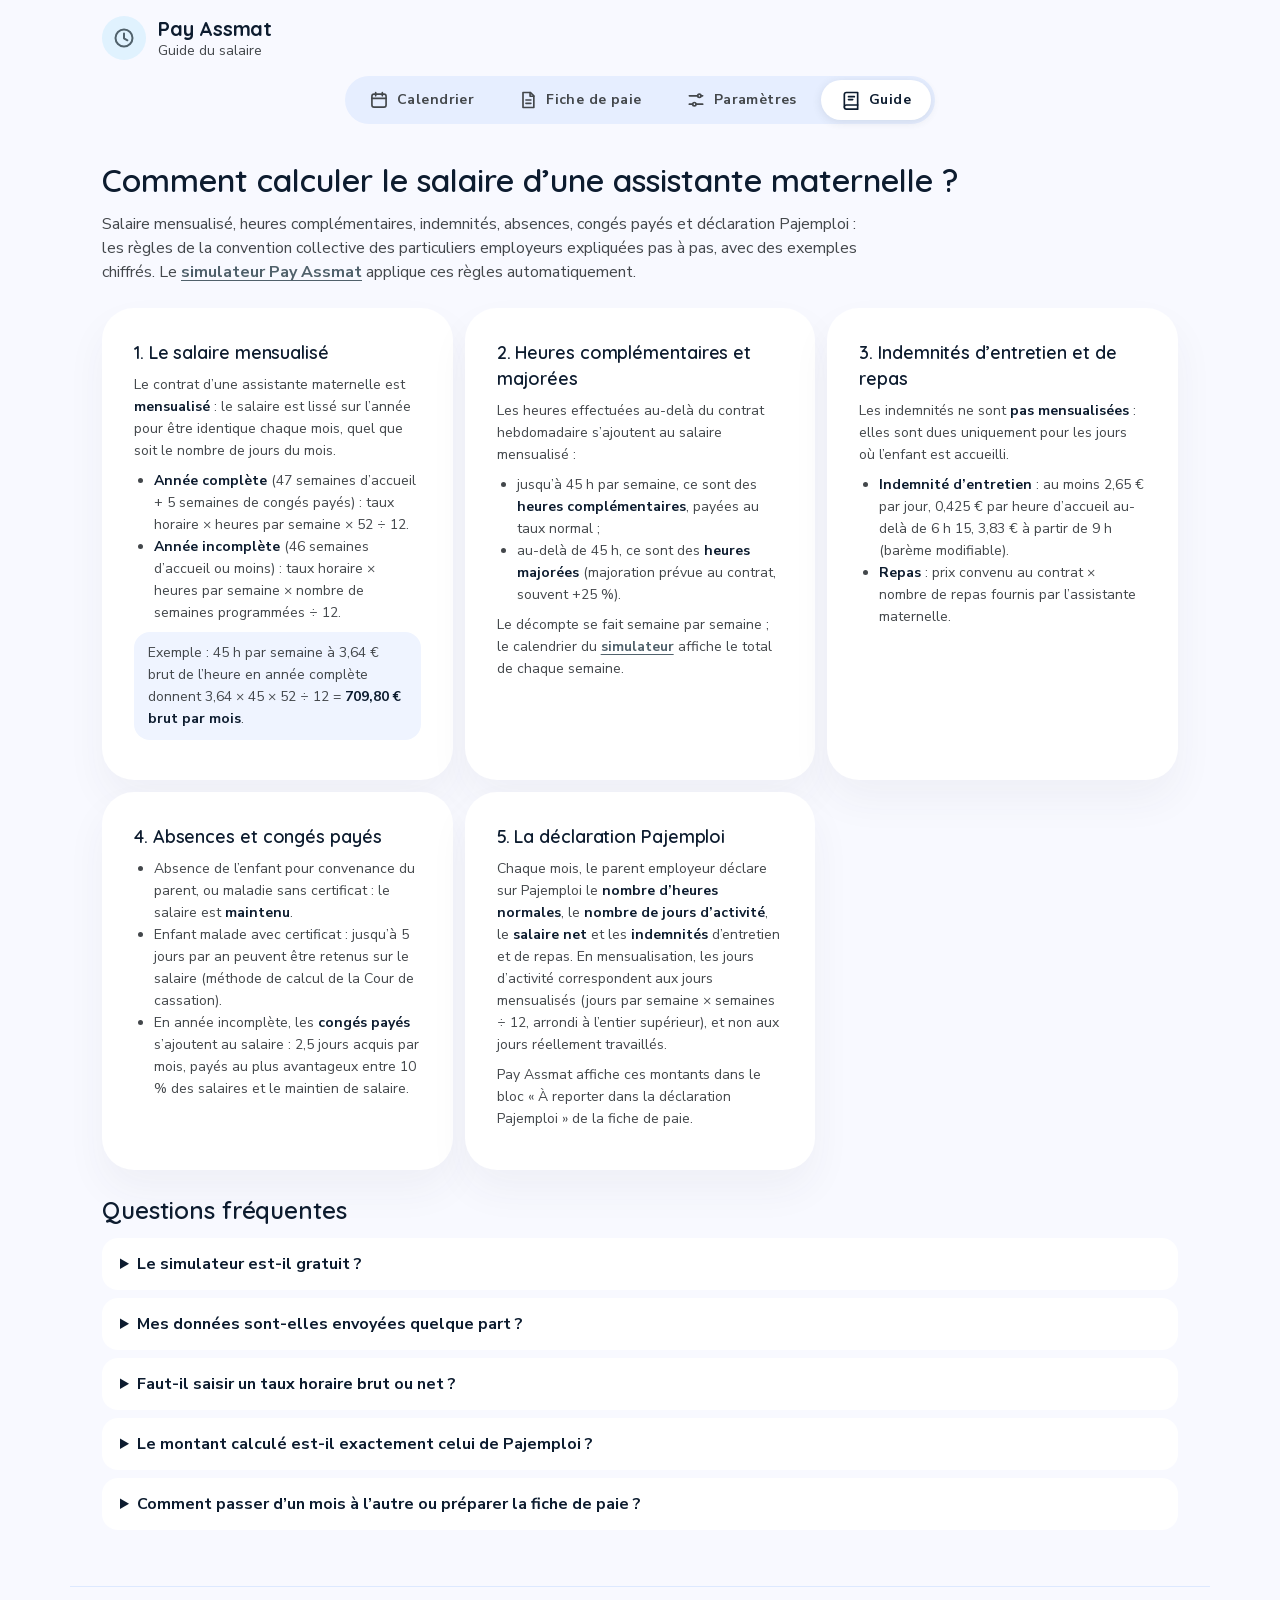
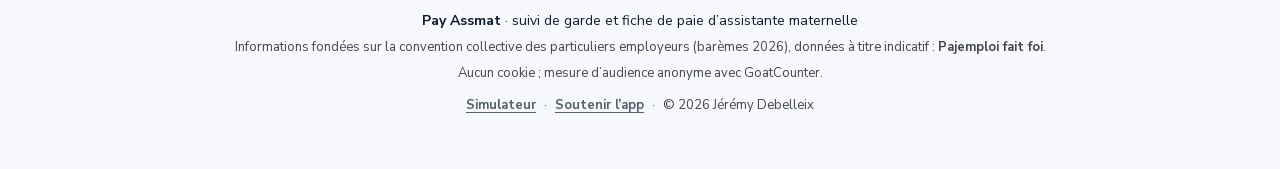
==== guide/index.html @ af6a07f2 "feat: add guide page for calculating assistant salary; update metadata and improve caching strategy" ====
<!doctype html>
<html lang="fr">
<head>
<meta charset="utf-8">
<meta name="viewport" content="width=device-width, initial-scale=1, viewport-fit=cover">
<title>Comment calculer le salaire d’une assistante maternelle ? Guide 2026 | Pay Assmat</title>
<meta name="description" content="Guide 2026 du salaire d’assistante maternelle : mensualisation en année complète ou incomplète, heures complémentaires et majorées, indemnités d’entretien et de repas, absences, congés payés et déclaration Pajemploi, avec exemples.">
<link rel="canonical" href="https://pay-assmat.fr/guide/">
<meta name="robots" content="index, follow, max-image-preview:large">
<meta name="author" content="Jérémy Debelleix">
<meta name="theme-color" content="#f8f9ff">
<meta property="og:type" content="article">
<meta property="og:locale" content="fr_FR">
<meta property="og:site_name" content="Pay Assmat">
<meta property="og:url" content="https://pay-assmat.fr/guide/">
<meta property="og:title" content="Comment calculer le salaire d’une assistante maternelle ?">
<meta property="og:description" content="Mensualisation, heures, indemnités, congés payés et Pajemploi : le guide 2026, avec exemples chiffrés.">
<meta property="og:image" content="https://pay-assmat.fr/icons/og-image.png">
<meta property="og:image:width" content="1200">
<meta property="og:image:height" content="630">
<meta name="twitter:card" content="summary_large_image">
<link rel="icon" href="../icons/icon-192.png" sizes="192x192" type="image/png">
<link rel="apple-touch-icon" href="../icons/apple-touch-icon.png">
<link rel="preload" href="../fonts/quicksand-latin.woff2" as="font" type="font/woff2" crossorigin>
<link rel="preload" href="../fonts/nunito-sans-latin.woff2" as="font" type="font/woff2" crossorigin>
<link rel="stylesheet" href="../css/style.css">
<script type="application/ld+json">
{
  "@context": "https://schema.org",
  "@type": "Article",
  "headline": "Comment calculer le salaire d’une assistante maternelle ?",
  "inLanguage": "fr-FR",
  "datePublished": "2026-09-26",
  "dateModified": "2026-09-26",
  "author": {
    "@type": "Person",
    "name": "Jérémy Debelleix"
  },
  "publisher": {
    "@type": "Organization",
    "name": "Pay Assmat",
    "url": "https://pay-assmat.fr/"
  },
  "image": "https://pay-assmat.fr/icons/og-image.png",
  "mainEntityOfPage": "https://pay-assmat.fr/guide/"
}
</script>
<script type="application/ld+json">
{
  "@context": "https://schema.org",
  "@type": "FAQPage",
  "mainEntity": [
    {
      "@type": "Question",
      "name": "Le simulateur est-il gratuit ?",
      "acceptedAnswer": {
        "@type": "Answer",
        "text": "Oui, entièrement gratuit, sans publicité et sans inscription. L’application peut être installée sur l’écran d’accueil du téléphone et fonctionne hors ligne."
      }
    },
    {
      "@type": "Question",
      "name": "Mes données sont-elles envoyées quelque part ?",
      "acceptedAnswer": {
        "@type": "Answer",
        "text": "Non. Les journées saisies et les paramètres du contrat restent dans le navigateur de votre appareil. Vous pouvez exporter une sauvegarde à tout moment depuis les paramètres."
      }
    },
    {
      "@type": "Question",
      "name": "Faut-il saisir un taux horaire brut ou net ?",
      "acceptedAnswer": {
        "@type": "Answer",
        "text": "Les deux sont possibles : indiquez le taux tel qu’il figure au contrat, et précisez s’il est brut ou net. L’application calcule l’autre à partir du taux de cotisations (environ 22 %)."
      }
    },
    {
      "@type": "Question",
      "name": "Le montant calculé est-il exactement celui de Pajemploi ?",
      "acceptedAnswer": {
        "@type": "Answer",
        "text": "C’est une estimation fondée sur la convention collective des particuliers employeurs. Les cotisations réelles dépendent de votre situation : le décompte Pajemploi fait foi."
      }
    },
    {
      "@type": "Question",
      "name": "Comment passer d’un mois à l’autre ou préparer la fiche de paie ?",
      "acceptedAnswer": {
        "@type": "Answer",
        "text": "Utilisez les flèches autour du nom du mois, puis l’onglet « Fiche de paie » : il présente le bulletin du mois, imprimable en PDF, et le récapitulatif à reporter dans Pajemploi."
      }
    }
  ]
}
</script>
</head>
<body class="page-guide">

<header class="topbar">
  <div class="topbar-in">
    <a class="brand" href="../">
      <span class="brand-mark" aria-hidden="true"><svg viewBox="0 0 24 24" fill="none" stroke="currentColor" stroke-width="2" stroke-linecap="round" stroke-linejoin="round"><circle cx="12" cy="12" r="8.5"/><path d="M12 7.5v4.8l3.4 2"/></svg></span>
      <span>
        <strong>Pay Assmat</strong>
        <em>Guide du salaire</em>
      </span>
    </a>
  </div>
</header>

<nav class="tabs" aria-label="Sections">
  <a class="tab" href="../#calendrier">
    <span class="tab-pill"><svg class="tab-ic" viewBox="0 0 24 24" fill="none" stroke="currentColor" stroke-width="2" stroke-linecap="round" stroke-linejoin="round" aria-hidden="true"><rect x="3.5" y="5" width="17" height="15.5" rx="2.5"/><path d="M3.5 10h17M8 3v4M16 3v4"/></svg></span>
    <span class="tab-lbl">Calendrier</span>
  </a>
  <a class="tab" href="../#paie">
    <span class="tab-pill"><svg class="tab-ic" viewBox="0 0 24 24" fill="none" stroke="currentColor" stroke-width="2" stroke-linecap="round" stroke-linejoin="round" aria-hidden="true"><path d="M6 3h9l4 4v14H6z"/><path d="M14.5 3v4.5H19M9.5 12h6M9.5 16h6"/></svg></span>
    <span class="tab-lbl">Fiche de paie</span>
  </a>
  <a class="tab" href="../#params">
    <span class="tab-pill"><svg class="tab-ic" viewBox="0 0 24 24" fill="none" stroke="currentColor" stroke-width="2" stroke-linecap="round" stroke-linejoin="round" aria-hidden="true"><path d="M4 7h10M18 7h2M4 17h4M12 17h8"/><circle cx="16" cy="7" r="2"/><circle cx="10" cy="17" r="2"/></svg></span>
    <span class="tab-lbl">Paramètres</span>
  </a>
  <a class="tab is-active" href="./" aria-current="page">
    <span class="tab-pill"><svg class="tab-ic" viewBox="0 0 24 24" fill="none" stroke="currentColor" stroke-width="2" stroke-linecap="round" stroke-linejoin="round" aria-hidden="true"><path d="M4 5.5A2.5 2.5 0 0 1 6.5 3H20v15H6.5A2.5 2.5 0 0 0 4 20.5z"/><path d="M4 20.5A2.5 2.5 0 0 0 6.5 23H20v-5"/><path d="M9 8h7M9 11.5h5"/></svg></span>
    <span class="tab-lbl">Guide</span>
  </a>
</nav>


<main class="guide" aria-labelledby="guide-titre">
  <h1 id="guide-titre">Comment calculer le salaire d’une assistante maternelle ?</h1>
  <p class="guide-intro">Salaire mensualisé, heures complémentaires, indemnités, absences, congés payés et déclaration Pajemploi : les règles de la convention collective des particuliers employeurs expliquées pas à pas, avec des exemples chiffrés. Le <a href="../">simulateur Pay Assmat</a> applique ces règles automatiquement.</p>

  <div class="guide-grid">
    <article class="guide-card">
      <h2>1. Le salaire mensualisé</h2>
      <p>Le contrat d’une assistante maternelle est <strong>mensualisé</strong> : le salaire est lissé sur l’année pour être identique chaque mois, quel que soit le nombre de jours du mois.</p>
      <ul>
        <li><strong>Année complète</strong> (47 semaines d’accueil + 5 semaines de congés payés) : taux horaire × heures par semaine × 52 ÷ 12.</li>
        <li><strong>Année incomplète</strong> (46 semaines d’accueil ou moins) : taux horaire × heures par semaine × nombre de semaines programmées ÷ 12.</li>
      </ul>
      <p class="guide-ex">Exemple : 45 h par semaine à 3,64 € brut de l’heure en année complète donnent 3,64 × 45 × 52 ÷ 12 = <strong>709,80 € brut par mois</strong>.</p>
    </article>

    <article class="guide-card">
      <h2>2. Heures complémentaires et majorées</h2>
      <p>Les heures effectuées au-delà du contrat hebdomadaire s’ajoutent au salaire mensualisé :</p>
      <ul>
        <li>jusqu’à 45 h par semaine, ce sont des <strong>heures complémentaires</strong>, payées au taux normal ;</li>
        <li>au-delà de 45 h, ce sont des <strong>heures majorées</strong> (majoration prévue au contrat, souvent +25 %).</li>
      </ul>
      <p>Le décompte se fait semaine par semaine ; le calendrier du <a href="../">simulateur</a> affiche le total de chaque semaine.</p>
    </article>

    <article class="guide-card">
      <h2>3. Indemnités d’entretien et de repas</h2>
      <p>Les indemnités ne sont <strong>pas mensualisées</strong> : elles sont dues uniquement pour les jours où l’enfant est accueilli.</p>
      <ul>
        <li><strong>Indemnité d’entretien</strong> : au moins 2,65 € par jour, 0,425 € par heure d’accueil au-delà de 6 h 15, 3,83 € à partir de 9 h (barème modifiable).</li>
        <li><strong>Repas</strong> : prix convenu au contrat × nombre de repas fournis par l’assistante maternelle.</li>
      </ul>
    </article>

    <article class="guide-card">
      <h2>4. Absences et congés payés</h2>
      <ul>
        <li>Absence de l’enfant pour convenance du parent, ou maladie sans certificat : le salaire est <strong>maintenu</strong>.</li>
        <li>Enfant malade avec certificat : jusqu’à 5 jours par an peuvent être retenus sur le salaire (méthode de calcul de la Cour de cassation).</li>
        <li>En année incomplète, les <strong>congés payés</strong> s’ajoutent au salaire : 2,5 jours acquis par mois, payés au plus avantageux entre 10 % des salaires et le maintien de salaire.</li>
      </ul>
    </article>

    <article class="guide-card">
      <h2>5. La déclaration Pajemploi</h2>
      <p>Chaque mois, le parent employeur déclare sur Pajemploi le <strong>nombre d’heures normales</strong>, le <strong>nombre de jours d’activité</strong>, le <strong>salaire net</strong> et les <strong>indemnités</strong> d’entretien et de repas. En mensualisation, les jours d’activité correspondent aux jours mensualisés (jours par semaine × semaines ÷ 12, arrondi à l’entier supérieur), et non aux jours réellement travaillés.</p>
      <p>Pay Assmat affiche ces montants dans le bloc « À reporter dans la déclaration Pajemploi » de la fiche de paie.</p>
    </article>
  </div>

  <h2 class="guide-faq-titre">Questions fréquentes</h2>
  <div class="guide-faq">
    <details>
      <summary>Le simulateur est-il gratuit ?</summary>
      <p>Oui, entièrement gratuit, sans publicité et sans inscription. L’application peut être installée sur l’écran d’accueil du téléphone et fonctionne hors ligne.</p>
    </details>
    <details>
      <summary>Mes données sont-elles envoyées quelque part ?</summary>
      <p>Non. Les journées saisies et les paramètres du contrat restent dans le navigateur de votre appareil. Vous pouvez exporter une sauvegarde à tout moment depuis les paramètres.</p>
    </details>
    <details>
      <summary>Faut-il saisir un taux horaire brut ou net ?</summary>
      <p>Les deux sont possibles : indiquez le taux tel qu’il figure au contrat, et précisez s’il est brut ou net. L’application calcule l’autre à partir du taux de cotisations (environ 22 %).</p>
    </details>
    <details>
      <summary>Le montant calculé est-il exactement celui de Pajemploi ?</summary>
      <p>C’est une estimation fondée sur la convention collective des particuliers employeurs. Les cotisations réelles dépendent de votre situation : le décompte Pajemploi fait foi.</p>
    </details>
    <details>
      <summary>Comment passer d’un mois à l’autre ou préparer la fiche de paie ?</summary>
      <p>Utilisez les flèches autour du nom du mois, puis l’onglet « Fiche de paie » : il présente le bulletin du mois, imprimable en PDF, et le récapitulatif à reporter dans Pajemploi.</p>
    </details>
  </div>

</main>

<footer class="site-foot">
  <p class="foot-brand"><strong>Pay Assmat</strong> · suivi de garde et fiche de paie d’assistante maternelle</p>
  <p>Informations fondées sur la convention collective des particuliers employeurs (barèmes 2026), données à titre indicatif : <strong>Pajemploi fait foi</strong>.</p>
  <p>Aucun cookie ; mesure d’audience anonyme avec GoatCounter.</p>
  <p class="foot-links">
    <a href="../">Simulateur</a>
    <span aria-hidden="true">·</span>
    <a href="https://buymeacoffee.com/jeremy.d" target="_blank" rel="noopener">Soutenir l’app</a>
    <span aria-hidden="true">·</span>
    <span>© 2026 Jérémy Debelleix</span>
  </p>
</footer>

<script src="../js/analytics.js"></script>
</body>
</html>
---- css/style.css ----
/* ============================================================
   Nurture Payroll — design system
   Soft Minimalism : pastels haute luminance, formes très arrondies,
   ombres quasi absentes, respiration généreuse.
   ============================================================ */

/* ---------- Polices (auto-hébergées : l'app doit tenir hors ligne) ---------- */

@font-face {
  font-family: 'Quicksand';
  src: url('../fonts/quicksand-latin.woff2') format('woff2-variations');
  font-weight: 300 700;
  font-style: normal;
  font-display: swap;
}

@font-face {
  font-family: 'Nunito Sans';
  src: url('../fonts/nunito-sans-latin.woff2') format('woff2-variations');
  font-weight: 200 1000;
  font-style: normal;
  font-display: swap;
}

/* ---------- Jetons ---------- */

:root {
  /* Le design system ne définit qu'une palette claire : on s'y tient. */
  color-scheme: light;

  /* Surfaces */
  --surface:            #f8f9ff;
  --surface-dim:        #ccdbf4;
  --surf-lowest:        #ffffff;
  --surf-low:           #eff4ff;
  --surf:               #e6eeff;
  --surf-high:          #dde9ff;
  --surf-highest:       #d5e3fd;
  --on-surface:         #0d1c2f;
  --on-surface-variant: #43474b;
  --inverse-surface:    #233144;
  --inverse-on-surface: #ebf1ff;
  --outline:            #73787b;
  --outline-variant:    #c3c7cb;

  /* Primaire — bleu ciel : calculs et actions principales */
  --primary:               #50616b;
  --on-primary:            #ffffff;
  --primary-container:     #e0f2fe;
  --on-primary-container:  #5e6f79;
  --on-primary-fixed:      #0c1e26;
  --primary-fixed-dim:     #b7c9d5;

  /* Secondaire — rose poudré : informations personnelles */
  --secondary:              #695a64;
  --secondary-container:    #efdae6;
  --on-secondary-fixed:     #231820;
  --secondary-fixed-dim:    #d5c1cd;

  /* Tertiaire — vert menthe : réussite, résultat net */
  --tertiary:               #52625c;
  --tertiary-container:     #e2f3eb;
  --on-tertiary-fixed:      #101e1a;
  --tertiary-fixed-dim:     #bacac3;

  /* Quaternaire — jaune soleil : attention bienveillante.
     Nommé dans le design system mais sans jeton fourni : dérivé ici. */
  --quaternary:             #7a6a3f;
  --quaternary-container:   #fff4d6;
  --on-quaternary-fixed:    #241c04;
  --quaternary-fixed-dim:   #e8d9ae;

  /* Erreur */
  --error:               #ba1a1a;
  --on-error:            #ffffff;
  --error-container:     #ffdad6;
  --on-error-container:  #93000a;

  /* Formes */
  --r-sm:   0.5rem;
  --r:      1rem;
  --r-md:   1.5rem;
  --r-lg:   2rem;
  --r-xl:   3rem;
  --r-full: 9999px;

  /* Espacements */
  --gutter:    24px;
  --stack-sm:  12px;
  --stack-md:  24px;
  --stack-lg:  48px;
  --pad:       20px;   /* padding interne des cartes, élargi sur grand écran */
  --margin:    20px;   /* marges latérales mobile */

  /* Élévation : « light as air », jamais d'ombre dure */
  --lift:        0 20px 40px rgba(51, 65, 85, .05);
  --lift-active: 0 20px 44px 8px rgba(51, 65, 85, .09);

  --safe-b: env(safe-area-inset-bottom, 0px);
}

@media (min-width: 700px) {
  :root { --pad: 32px; --margin: 32px; }
}

* { box-sizing: border-box; }

/* Les règles d'affichage ci-dessous (label, fieldset…) l'emportent sinon sur la
   feuille de style du navigateur : sans cela, l'attribut `hidden` ne masque rien. */
[hidden] { display: none !important; }

html { -webkit-text-size-adjust: 100%; }

body {
  margin: 0;
  background: var(--surface);
  color: var(--on-surface);
  font: 400 16px/24px 'Nunito Sans', -apple-system, BlinkMacSystemFont, 'Segoe UI', Roboto, sans-serif;
  padding-bottom: calc(var(--stack-lg) + var(--safe-b));
  overscroll-behavior-y: contain;
  -webkit-font-smoothing: antialiased;
}

/* ---------- Typographie ---------- */

h1, h2, h3 { margin: 0; font-family: 'Quicksand', 'Nunito Sans', sans-serif; }

/* headline-lg : 32/40, réduit à 24/32 sur mobile */
h1 { font-size: 24px; line-height: 32px; font-weight: 600; }
@media (min-width: 700px) { h1 { font-size: 32px; line-height: 40px; } }

/* headline-md : 24/32, adouci sur les petits écrans pour garder la hiérarchie */
h2 { font-size: 20px; line-height: 28px; font-weight: 600; letter-spacing: -.005em; }
@media (min-width: 700px) { h2 { font-size: 24px; line-height: 32px; } }

h3 { font-size: 16px; line-height: 24px; font-weight: 600; }

p { margin: 0 0 var(--stack-sm); }
p:last-child { margin-bottom: 0; }

.muted { color: var(--on-surface-variant); font-size: 14px; line-height: 20px; }
.spacer { flex: 1; }

/* Chiffres : Quicksand bold, pour que les montants sautent aux yeux */
.num-display {
  font-family: 'Quicksand', sans-serif; font-weight: 700;
  font-variant-numeric: tabular-nums;
}

/* ---------- En-tête ---------- */

.topbar {
  position: sticky; top: 0; z-index: 30;
  background: color-mix(in srgb, var(--surface) 96%, transparent);
  backdrop-filter: saturate(160%) blur(14px);
  padding-top: env(safe-area-inset-top, 0px);
}
.topbar-in {
  max-width: 1140px; margin: 0 auto;
  display: flex; align-items: center; gap: var(--stack-sm);
  padding: 16px var(--margin);
}
.brand { display: flex; align-items: center; gap: var(--stack-sm); flex: 1; min-width: 0; }
.brand > span:last-child { min-width: 0; }
.brand strong {
  white-space: nowrap; overflow: hidden; text-overflow: ellipsis;
  display: block; font-family: 'Quicksand', sans-serif;
  font-size: 20px; line-height: 26px; font-weight: 700; letter-spacing: -.01em;
}
.brand em {
  display: block; font-style: normal;
  font-size: 14px; line-height: 18px; color: var(--on-surface-variant);
  overflow: hidden; text-overflow: ellipsis; white-space: nowrap;
}
.brand-mark {
  width: 44px; height: 44px; border-radius: var(--r-md); flex: none;
  background: var(--primary-container);
  display: grid; place-items: center;
}
.brand-mark svg { width: 24px; height: 24px; color: var(--primary); }

/* ---------- Dons ---------- */

a.btn { display: inline-flex; align-items: center; gap: 8px; text-decoration: none; }
a.btn svg { width: 18px; height: 18px; flex: none; }
.btn.ghost.btn-don { color: var(--error); }

/* Boutons de l'en-tête : ils ne rétrécissent pas, c'est leur libellé qui se raccourcit
   avec la largeur d'écran (le nom de l'app garde la priorité). */
.topbar-in > .btn { flex: none; }
.btn-install { display: inline-flex; align-items: center; gap: 8px; }
.btn-install[hidden] { display: none; }
.btn-install svg { width: 18px; height: 18px; flex: none; }
.btn-install .lbl-court { display: none; }
@media (max-width: 640px) {
  .btn-don span { display: none; }
  .topbar .btn.btn-don, .topbar .btn.btn-install { padding: 9px 12px; }
  .btn-install .lbl-long { display: none; }
  .btn-install .lbl-court { display: inline; }
}
@media (max-width: 380px) {
  .btn-install .lbl-court { display: none; }
  .topbar-in { gap: 4px; }
}
.card-don .btn { margin: var(--stack-sm) 0; }
.card-don .btn svg { color: var(--error); }
.small { font-size: 13px; line-height: 18px; }

/* ---------- Onglets ----------
   Ordinateur : rail segmenté sous l'en-tête. Mobile : barre fixe en bas de l'écran,
   à portée de pouce, icône au-dessus du libellé. */

.tabs {
  display: flex; gap: 4px;
  max-width: 1140px; margin: 0 auto var(--stack-sm);
  padding: 4px; border-radius: var(--r-full);
  background: var(--surf);
  width: fit-content;
}
.tab {
  appearance: none; border: 0; cursor: pointer;
  display: flex; align-items: center; gap: 8px;
  padding: 10px 20px; border-radius: var(--r-full);
  background: transparent; color: var(--on-surface-variant);
  font-family: 'Nunito Sans', sans-serif;
  font-size: 14px; line-height: 20px; font-weight: 700; letter-spacing: .03em;
  white-space: nowrap;
  transition: background-color .18s ease, color .18s ease, box-shadow .18s ease;
}
.tab-pill { display: grid; place-items: center; }
a.tab { text-decoration: none; }
.tab-ic { width: 20px; height: 20px; }
.tab:hover { color: var(--on-surface); }
.tab.is-active { background: var(--surf-lowest); color: var(--on-surface); box-shadow: 0 2px 10px rgba(51, 65, 85, .12); }

@media (max-width: 699px) {
  .tabs {
    position: fixed; left: 0; right: 0; bottom: 0; z-index: 40;
    width: auto; max-width: none; margin: 0; gap: 0;
    padding: 8px 8px calc(8px + var(--safe-b));
    border-radius: 0;
    background: color-mix(in srgb, var(--surf-lowest) 94%, transparent);
    backdrop-filter: saturate(160%) blur(14px);
    border-top: 1px solid var(--surf-high);
    box-shadow: 0 -8px 24px rgba(51, 65, 85, .06);
  }
  .tab {
    flex: 1; flex-direction: column; gap: 4px;
    padding: 4px 0; border-radius: 0;
    font-size: 12px; line-height: 16px; letter-spacing: .02em;
  }
  .tab.is-active { background: transparent; box-shadow: none; }
  .tab-pill {
    width: 60px; height: 32px; border-radius: var(--r-full);
    transition: background-color .18s ease;
  }
  .tab.is-active .tab-pill { background: var(--primary-container); color: var(--primary); }
  .tab-ic { width: 22px; height: 22px; }
  /* La barre du bas ne doit masquer ni la fin des pages ni les notifications. */
  body { padding-bottom: calc(96px + var(--safe-b)); }
  .toast { bottom: calc(88px + var(--safe-b)); }
}

main { max-width: 1140px; margin: 0 auto; padding: 0 var(--margin) var(--stack-lg); }

/* ---------- Guide (contenu éditorial) ---------- */

.guide { max-width: 1140px; margin: 0 auto; padding: var(--stack-md) var(--margin) var(--stack-lg); }
.guide > h1 { margin-bottom: var(--stack-sm); }
.guide-intro { max-width: 760px; color: var(--on-surface-variant); margin: 0 0 var(--stack-md); }
.guide-grid { display: grid; grid-template-columns: repeat(auto-fit, minmax(300px, 1fr)); gap: var(--stack-sm); }
.guide-card { background: var(--surf-lowest); border-radius: var(--r-lg); padding: var(--pad); box-shadow: var(--lift); }
.guide-card h2 { font-size: 18px; line-height: 26px; margin-bottom: 8px; }
.guide-card p, .guide-card li { font-size: 14px; line-height: 22px; color: var(--on-surface-variant); }
.guide-card p { margin: 0 0 8px; }
.guide-card ul { margin: 0 0 8px; padding-left: 20px; }
.guide-card strong { color: var(--on-surface); }
.guide-ex { background: var(--surf-low); border-radius: var(--r); padding: 10px 14px; }
.guide-faq-titre { margin: var(--stack-md) 0 var(--stack-sm); }
.guide-faq details { background: var(--surf-lowest); border-radius: var(--r); padding: 14px 18px; margin-bottom: 8px; }
.guide-faq summary { cursor: pointer; font-weight: 700; }
.guide-faq details p { margin: 8px 0 0; font-size: 14px; line-height: 22px; color: var(--on-surface-variant); }
@media (max-width: 420px) { .guide-grid { grid-template-columns: 1fr; } }

/* Page guide */
a.brand { color: inherit; text-decoration: none; }
.guide p a, .guide li a { color: var(--primary); font-weight: 700; text-underline-offset: 3px; }

/* ---------- Pied de page ---------- */

.site-foot {
  max-width: 1140px; margin: 0 auto;
  padding: var(--stack-md) var(--margin) 0;
  border-top: 1px solid var(--surf-high);
  color: var(--on-surface-variant);
  font-size: 13px; line-height: 20px; text-align: center;
}
.site-foot p { margin: 0 0 6px; }
.site-foot .foot-brand { color: var(--on-surface); font-size: 14px; }
.foot-links { display: flex; justify-content: center; flex-wrap: wrap; gap: 8px; margin-top: var(--stack-sm) !important; }
.site-foot a { color: var(--primary); font-weight: 700; text-decoration: underline; text-underline-offset: 3px; }
.view { display: none; }
.view.is-active { display: block; animation: fade .22s ease-out; }
@keyframes fade { from { opacity: 0; transform: translateY(6px); } }

/* ---------- Cartes ---------- */

.card {
  background: var(--surf-lowest);
  border-radius: var(--r-xl);
  box-shadow: var(--lift);
  padding: var(--pad);
  margin: 0 0 var(--stack-md);
}
.card > h2 { margin-bottom: var(--stack-sm); }

.row { display: flex; gap: var(--stack-sm); align-items: center; }
.row.wrap { flex-wrap: wrap; }
.actions { margin: 0 0 var(--stack-md); }

.grid2 { display: grid; grid-template-columns: 1fr 1fr; gap: var(--stack-md) var(--gutter); }
.grid2 .span2 { grid-column: 1 / -1; }
@media (max-width: 620px) { .grid2 { grid-template-columns: 1fr; } .grid2 .span2 { grid-column: auto; } }

/* ---------- Champs ---------- */

/* label-md */
label {
  display: block;
  font-size: 14px; line-height: 20px; font-weight: 700; letter-spacing: .05em;
  color: var(--on-surface-variant);
}
label small {
  display: block; margin-top: 6px;
  font-size: 13px; line-height: 18px; font-weight: 400; letter-spacing: 0;
  color: var(--on-surface-variant);
}

input[type=text], input[type=number], input[type=date], select, output {
  display: block; width: 100%; margin-top: var(--stack-sm);
  padding: 12px 18px;
  font-family: 'Nunito Sans', sans-serif; font-size: 16px; line-height: 24px;
  color: var(--on-surface);
  background: var(--surf-low);
  border: 1.5px solid transparent;
  border-radius: var(--r-lg);
  transition: background-color .18s ease, border-color .18s ease, box-shadow .18s ease;
}
input[type=text]:hover, input[type=number]:hover, select:hover { border-color: var(--outline-variant); }

/* Le focus éclaire le champ en jaune soleil et « soulève » légèrement la surface. */
input[type=text]:focus, input[type=number]:focus, select:focus {
  outline: none;
  background: var(--quaternary-container);
  border-color: var(--quaternary-fixed-dim);
  box-shadow: var(--lift-active);
}
input:focus-visible, select:focus-visible, button:focus-visible, .day:focus-visible {
  outline: 2.5px solid var(--primary);
  outline-offset: 2px;
}

select {
  appearance: none; cursor: pointer; padding-right: 46px;
  background-image: url("data:image/svg+xml,%3Csvg xmlns='http://www.w3.org/2000/svg' viewBox='0 0 24 24' fill='none' stroke='%2350616b' stroke-width='2.2' stroke-linecap='round' stroke-linejoin='round'%3E%3Cpath d='M6 9l6 6 6-6'/%3E%3C/svg%3E");
  background-repeat: no-repeat;
  background-position: right 18px center;
  background-size: 20px;
}

output {
  background: var(--tertiary-container);
  font-family: 'Quicksand', sans-serif; font-weight: 700;
  color: var(--on-tertiary-fixed);
  min-height: 51px;
}

.switch {
  display: flex; align-items: center; gap: var(--stack-sm);
  padding: var(--stack-sm) 0;
  font-size: 16px; line-height: 24px; font-weight: 600; letter-spacing: 0;
  color: var(--on-surface); cursor: pointer;
}
.switch input { width: 22px; height: 22px; accent-color: var(--primary); margin: 0; flex: none; }

fieldset { border: 0; padding: 0; margin: 0 0 var(--stack-md); }
legend {
  font-size: 14px; line-height: 20px; font-weight: 700; letter-spacing: .05em;
  color: var(--on-surface-variant); padding: 0 0 var(--stack-sm);
}

/* ---------- Boutons ---------- */

/* Par défaut : bouton secondaire, bordure épaisse, centre transparent. */
.btn {
  appearance: none; cursor: pointer;
  font-family: 'Nunito Sans', sans-serif;
  font-size: 14px; line-height: 20px; font-weight: 700; letter-spacing: .05em;
  padding: 12px 22px; border-radius: var(--r-full);
  border: 2px solid var(--primary);
  background: transparent; color: var(--primary);
  transition: transform .08s ease, background-color .18s ease, box-shadow .18s ease;
}
.btn:hover { background: var(--surf-low); }
.btn:active { transform: scale(.97); }

/* Principal : bleu ciel plein, texte ardoise. */
.btn.primary {
  background: var(--primary-container); border-color: var(--primary-container);
  color: var(--on-surface); box-shadow: var(--lift);
}
.btn.primary:hover { background: #d3ecfd; border-color: #d3ecfd; box-shadow: var(--lift-active); }

.btn.ghost { border-color: transparent; color: var(--on-surface-variant); }
.btn.ghost:hover { background: var(--surf-low); }

.btn.danger { border-color: var(--error-container); color: var(--error); }
.btn.danger:hover { background: var(--error-container); }
.btn.danger.ghost { border-color: transparent; }

.btn.sm { padding: 9px 16px; }
.btn.xs { padding: 6px 14px; font-size: 13px; }
.btn.icon {
  width: 48px; height: 48px; padding: 0;
  display: grid; place-items: center;
  font-family: 'Quicksand', sans-serif; font-size: 26px; font-weight: 700; line-height: 1;
}
.btn[disabled] { opacity: .4; cursor: default; }

/* ---------- Puces ---------- */

.chips { display: flex; flex-wrap: wrap; gap: var(--stack-sm); }
.chip {
  appearance: none; cursor: pointer;
  font-family: 'Nunito Sans', sans-serif;
  font-size: 14px; line-height: 20px; font-weight: 700; letter-spacing: .03em;
  padding: 10px 18px; border-radius: var(--r-full);
  border: 1.5px solid var(--outline-variant);
  background: var(--surf-lowest); color: var(--on-surface-variant);
  transition: background-color .18s ease, border-color .18s ease, color .18s ease;
}
.chip:hover { background: var(--surf-low); }
.chip[aria-pressed="true"] {
  background: var(--primary-container); border-color: var(--primary);
  border-width: 2px; color: var(--on-surface); padding: 9.5px 17.5px;
}

/* ---------- Navigation mensuelle ---------- */

.monthnav {
  display: flex; align-items: center; gap: var(--stack-sm);
  margin: 0 0 var(--stack-md);
}
.monthnav-label { flex: 1; text-align: center; }
.monthnav-label .titre-mois { text-transform: capitalize; font-size: 24px; line-height: 32px; font-weight: 600; }
@media (min-width: 700px) { .monthnav-label .titre-mois { font-size: 32px; line-height: 40px; } }
.monthnav-label .btn { margin-top: 6px; }

/* ---------- Statistiques ---------- */

.stats {
  display: grid; grid-template-columns: repeat(5, 1fr); gap: var(--stack-sm);
  margin: 0 0 var(--stack-md);
}
@media (max-width: 620px) {
  .stats { grid-template-columns: repeat(2, 1fr); }
  .stats .stat.hero { grid-column: span 2; }  /* 5 cartes : le net à payer occupe la dernière ligne */
}

.stat {
  background: var(--surf-lowest);
  border-radius: var(--r-lg);
  box-shadow: var(--lift);
  padding: 20px var(--stack-sm);
  text-align: center;
}
.stat b {
  display: block;
  font-family: 'Quicksand', sans-serif; font-weight: 700;
  font-size: clamp(22px, 5vw, 28px); line-height: 34px;
  letter-spacing: -.02em; font-variant-numeric: tabular-nums;
}
.stat span {
  display: block; margin-top: 4px;
  font-size: 13px; line-height: 18px; font-weight: 700; letter-spacing: .05em;
  color: var(--on-surface-variant); text-transform: uppercase;
}
/* Le net à payer est le résultat : pastille menthe, forme pilule. */
.stat.hero { background: var(--tertiary-container); border-radius: var(--r-full); box-shadow: none; }
.stat.hero b { color: var(--on-tertiary-fixed); }
.stat.hero span { color: var(--tertiary); }

/* ---------- Calendrier ---------- */

.cal-head, .cal-grid {
  display: grid; grid-template-columns: repeat(7, minmax(0, 1fr)) 42px; gap: 4px;
}
@media (min-width: 700px) {
  .cal-head, .cal-grid { grid-template-columns: repeat(7, minmax(0, 1fr)) 52px; gap: 8px; }
}
.cal-head { margin-bottom: var(--stack-sm); }
.cal-head span {
  text-align: center;
  font-size: 13px; line-height: 18px; font-weight: 700; letter-spacing: .05em;
  color: var(--on-surface-variant);
}
.cal-head .wk { color: var(--tertiary); }

.day {
  appearance: none; cursor: pointer;
  font-family: 'Nunito Sans', sans-serif;
  /* Hauteur fixe plutôt qu'un ratio : un ratio impose une largeur intrinsèque
     que les colonnes 1fr, plus étroites, ne peuvent pas contenir. */
  height: 40px; min-width: 0;
  border: 1.5px solid transparent; border-radius: var(--r);
  background: var(--surf-low); color: var(--on-surface);
  padding: 3px 1px 1px;
  display: flex; flex-direction: column; align-items: center;
  position: relative; overflow: hidden;
  transition: background-color .18s ease, border-color .18s ease;
}
@media (min-width: 700px) { .day { height: 46px; padding: 4px 2px 3px; } }
.day:hover { border-color: var(--primary-fixed-dim); }
.day.is-we { background: var(--surf-high); }
.day.is-out { visibility: hidden; }
.day.is-today { border-color: var(--primary); border-width: 2.5px; }
.day .n {
  font-size: 11px; line-height: 13px; font-weight: 700;
  color: var(--on-surface-variant);
}
.day.is-today .n { color: var(--primary); }
.day .h {
  font-family: 'Quicksand', sans-serif;
  font-size: 12px; line-height: 14px; font-weight: 700;
  font-variant-numeric: tabular-nums;
}
.day .dots { display: flex; gap: 2px; height: 4px; margin-top: auto; }
.day .dot { width: 4px; height: 4px; border-radius: 50%; background: var(--secondary-fixed-dim); }

/* Journée saisie : bleu ciel. Absence : rose poudré, jamais alarmant. */
.day.filled { background: var(--primary-container); }
.day.filled .n { color: var(--on-primary-container); }
.day.filled .h { color: var(--on-primary-fixed); }
.day.off { background: var(--secondary-container); }
.day.off .n { color: var(--secondary); }
.day.off .h {
  font-family: 'Nunito Sans', sans-serif;
  font-size: 9px; line-height: 12px; letter-spacing: .01em;
  color: var(--secondary); text-transform: uppercase;
}

.wsum {
  display: grid; place-items: center; text-align: center;
  font-family: 'Quicksand', sans-serif;
  font-size: 12px; line-height: 16px; font-weight: 700; letter-spacing: -.01em;
  font-variant-numeric: tabular-nums;
  color: var(--on-tertiary-fixed); background: var(--tertiary-container);
  border-radius: var(--r); padding: 2px;
}
/* Au-delà du seuil : jaune soleil, une alerte qui reste bienveillante. */
.wsum.over { background: var(--quaternary-container); color: var(--on-quaternary-fixed); }
.wsum:empty { background: transparent; }

.legend {
  display: flex; align-items: center; gap: 6px; flex-wrap: wrap;
  margin-top: var(--stack-md);
  font-size: 13px; line-height: 18px; color: var(--on-surface-variant);
}
.lg { width: 14px; height: 14px; border-radius: var(--r-sm); display: inline-block; margin-left: var(--stack-sm); }
.lg:first-child { margin-left: 0; }
.lg-present { background: var(--primary-container); }
.lg-absent  { background: var(--secondary-container); }
.lg-repas   { background: var(--secondary-fixed-dim); border-radius: 50%; width: 8px; height: 8px; }

.jours-contrat { margin: var(--stack-md) 0 0; }

/* ---------- Repas (paramètres) ---------- */

.repas-params { display: flex; flex-direction: column; gap: var(--stack-sm); }
/* Le bloc des repas suit directement une grille de champs : on rétablit le rythme vertical. */
.grid2 + .repas-params { margin-top: var(--stack-md); }
.repas-line {
  display: grid; grid-template-columns: 22px 1fr 96px; align-items: center; gap: 10px;
  padding: 10px 14px;
  border-radius: var(--r-lg); background: var(--surf-low);
  transition: opacity .18s ease;
}
.repas-line input[type=checkbox] { width: 22px; height: 22px; accent-color: var(--primary); margin: 0; }
.repas-line > span { font-size: 16px; font-weight: 600; color: var(--on-surface); }
.repas-line input[type=number] { margin: 0; background: var(--surf-lowest); }
.repas-line.off { opacity: .45; }

/* ---------- Compteurs (dialogue) ---------- */

.counters { display: flex; flex-direction: column; gap: var(--stack-sm); }
.counter {
  display: grid; grid-template-columns: 1fr auto; align-items: center; gap: var(--stack-sm);
  padding: var(--stack-sm) var(--stack-sm) var(--stack-sm) 18px;
  border-radius: var(--r-lg); background: var(--secondary-container);
}
.counter > div:first-child { font-size: 16px; line-height: 22px; font-weight: 600; color: var(--on-secondary-fixed); }
.counter small { display: block; font-weight: 400; font-size: 13px; color: var(--secondary); }
.counter .ctrl { display: flex; align-items: center; gap: 4px; }
.counter .ctrl .btn.icon {
  width: 40px; height: 40px; border-color: var(--secondary-fixed-dim);
  color: var(--on-secondary-fixed); background: var(--surf-lowest);
}
.counter .val {
  min-width: 30px; text-align: center;
  font-family: 'Quicksand', sans-serif; font-size: 20px; font-weight: 700;
  font-variant-numeric: tabular-nums; color: var(--on-secondary-fixed);
}

.stepper { display: grid; grid-template-columns: 52px 1fr 52px; gap: var(--stack-sm); align-items: center; }
.stepper input {
  margin: 0; text-align: center; background: var(--surf-lowest);
  font-family: 'Quicksand', sans-serif;
  font-size: 36px; line-height: 44px; font-weight: 700;
  font-variant-numeric: tabular-nums;
}
.stepper .btn.icon { width: 52px; height: 52px; }
#dlg-heures-quick { margin-top: var(--stack-sm); }
#dlg-entretien { margin-top: var(--stack-sm); }

/* ---------- Dialogue ---------- */

dialog {
  border: 0; padding: 0;
  color: var(--on-surface); background: var(--surf-lowest);
  border-radius: var(--r-xl) var(--r-xl) 0 0;
  width: 100%; max-width: 520px;
  margin: auto auto 0; max-height: 94vh;
  box-shadow: 0 -20px 60px rgba(51, 65, 85, .12);
}
@media (min-width: 560px) { dialog { border-radius: var(--r-xl); margin: auto; } }
dialog::backdrop { background: rgba(35, 49, 68, .28); backdrop-filter: blur(3px); }
dialog[open] { display: flex; flex-direction: column; animation: up .24s cubic-bezier(.22,1,.36,1); }
@keyframes up { from { transform: translateY(24px); opacity: .5; } }

.dlg-head { display: flex; align-items: flex-start; gap: var(--stack-sm); padding: var(--pad) var(--pad) var(--stack-sm); }
.dlg-head > div:first-child { flex: 1; min-width: 0; }
.dlg-head h2 { font-size: 24px; line-height: 32px; }
.dlg-head .muted { margin: 4px 0 0; }
.dlg-body { padding: var(--stack-sm) var(--pad); overflow-y: auto; flex: 1; }
.dlg-foot {
  display: flex; align-items: center; gap: var(--stack-sm);
  padding: var(--stack-md) var(--pad) calc(var(--stack-md) + var(--safe-b));
  background: var(--surf-low);
  border-top: 1px solid var(--outline-variant);
}
.dlg-statut { display: block; margin-bottom: var(--stack-md); }

/* Actions du dialogue : Enregistrer bien contrasté, Annuler et Effacer bordés. */
.dlg-foot .btn { padding: 14px 22px; font-size: 15px; }
.dlg-foot .btn.primary {
  flex: 1;
  background: var(--primary); border-color: var(--primary); color: var(--on-primary);
}
.dlg-foot .btn.primary:hover { background: var(--on-primary-fixed); border-color: var(--on-primary-fixed); }
.dlg-foot .btn.ghost { border-color: var(--outline-variant); color: var(--on-surface); }
.dlg-foot .btn.danger.ghost { border-color: var(--error); color: var(--error); }

/* ---------- Fiche de paie ---------- */

.paie {
  background: var(--surf-lowest);
  border-radius: var(--r-xl);
  box-shadow: var(--lift);
  padding: var(--pad);
  margin: 0 0 var(--stack-md);
}
@media (min-width: 700px) { .paie { padding: 48px; } }

.paie-head { margin-bottom: var(--stack-lg); }
.paie-head h1 { font-size: 28px; line-height: 36px; font-weight: 700; letter-spacing: -.02em; }
@media (min-width: 700px) { .paie-head h1 { font-size: 40px; line-height: 48px; } }
.paie-head .periode {
  margin: 6px 0 0;
  font-size: 18px; line-height: 28px; color: var(--on-surface-variant); text-transform: capitalize;
}

.parties { display: grid; grid-template-columns: 1fr 1fr; gap: var(--stack-sm); margin-bottom: var(--stack-lg); }
@media (max-width: 379px) { .parties { grid-template-columns: 1fr; } }
.partie { background: var(--secondary-container); border-radius: var(--r-lg); padding: 18px 22px; }
.partie h3 {
  font-family: 'Nunito Sans', sans-serif;
  font-size: 13px; line-height: 18px; font-weight: 700; letter-spacing: .05em;
  text-transform: uppercase; color: var(--secondary); margin-bottom: 4px;
}
.partie p { margin: 0; font-size: 16px; line-height: 24px; font-weight: 600; color: var(--on-secondary-fixed); }

/* Une table plus large que l'écran défile dans son propre conteneur,
   la page elle-même ne défile jamais horizontalement. */
.paie-t-wrap { overflow-x: auto; margin-bottom: var(--stack-lg); }
table.paie-t { width: 100%; border-collapse: collapse; }
table.paie-t caption {
  text-align: left; padding: 0 0 var(--stack-sm);
  font-family: 'Quicksand', sans-serif;
  font-size: 20px; line-height: 28px; font-weight: 600; color: var(--on-surface);
}
table.paie-t th {
  text-align: left; padding: 8px 6px;
  font-size: 13px; line-height: 18px; font-weight: 700; letter-spacing: .05em;
  text-transform: uppercase; color: var(--on-surface-variant);
  border-bottom: 1.5px solid var(--outline-variant);
}
table.paie-t td { padding: 12px 6px; border-bottom: 1.5px solid var(--surf-high); font-size: 16px; }
table.paie-t td.num, table.paie-t th.num {
  text-align: right; white-space: nowrap;
  font-variant-numeric: tabular-nums;
}
table.paie-t td.num { font-family: 'Quicksand', sans-serif; font-weight: 600; }
table.paie-t tr.sub td {
  border-bottom: none; border-top: 2px solid var(--outline-variant);
  font-family: 'Quicksand', sans-serif; font-weight: 700; font-size: 17px;
}
table.paie-t tr.neg td { color: var(--error); }

/* Résultat final : grande pastille menthe, forme pilule. */
.net-final {
  display: flex; align-items: center; justify-content: space-between;
  gap: var(--stack-md); flex-wrap: wrap;
  background: var(--tertiary-container); color: var(--on-tertiary-fixed);
  border-radius: var(--r-full); padding: 24px 36px; margin-bottom: var(--stack-lg);
}
@media (max-width: 480px) { .net-final { border-radius: var(--r-lg); padding: 22px 26px; } }
.net-final span { font-size: 16px; line-height: 24px; font-weight: 600; color: var(--tertiary); }
.net-final b {
  font-family: 'Quicksand', sans-serif;
  font-size: 36px; line-height: 44px; font-weight: 700;
  letter-spacing: -.02em; font-variant-numeric: tabular-nums;
}

/* À reporter dans Pajemploi : jaune soleil, un rappel qui aide. */
.btn-paje { display: block; width: 100%; margin: 0 0 var(--stack-md); }
.paje { scroll-margin-top: 96px; background: var(--quaternary-container); border-radius: var(--r-lg); padding: var(--pad); margin-bottom: var(--stack-lg); }
.paje h3 {
  font-family: 'Nunito Sans', sans-serif;
  font-size: 13px; line-height: 18px; font-weight: 700; letter-spacing: .05em;
  text-transform: uppercase; color: var(--quaternary); margin-bottom: var(--stack-sm);
}
.paje dl { display: grid; grid-template-columns: 1fr auto; gap: 10px var(--stack-md); margin: 0; }
.paje dt { font-size: 16px; color: var(--on-surface-variant); }
.paje dd {
  margin: 0; text-align: right;
  font-family: 'Quicksand', sans-serif; font-size: 17px; font-weight: 700;
  font-variant-numeric: tabular-nums; color: var(--on-quaternary-fixed);
}

.empty { text-align: center; padding: var(--stack-lg) var(--stack-md); color: var(--on-surface-variant); }
.warn {
  background: var(--surf-low); border-radius: var(--r-md);
  padding: var(--stack-sm) 18px; margin: 0 0 var(--stack-sm);
  font-size: 14px; line-height: 21px; color: var(--on-surface-variant);
}

/* ---------- Toast ---------- */

.toast {
  position: fixed; left: 50%; bottom: calc(var(--stack-md) + var(--safe-b));
  transform: translate(-50%, 24px);
  background: var(--inverse-surface); color: var(--inverse-on-surface);
  padding: 14px 26px; border-radius: var(--r-full);
  font-size: 14px; font-weight: 700; letter-spacing: .03em;
  box-shadow: 0 20px 40px rgba(51, 65, 85, .18);
  opacity: 0; pointer-events: none; transition: opacity .22s ease, transform .22s ease;
  z-index: 100; max-width: 88vw; text-align: center;
}
.toast.show { opacity: 1; transform: translate(-50%, 0); }

/* ---------- Accessibilité ---------- */

@media (prefers-reduced-motion: reduce) {
  *, *::before, *::after { animation-duration: .01ms !important; transition-duration: .01ms !important; }
}

/* ---------- Étapes d'installation (iOS) ---------- */
.install-steps { margin: 0; padding-left: 1.25em; display: grid; gap: var(--stack-sm); }
.install-steps li { line-height: 1.5; }
.ico-share { width: 1.05em; height: 1.05em; vertical-align: -.18em; }
.install-note { margin-top: var(--stack-md); }

/* ---------- Impression ---------- */

@media print {
  @page { margin: 14mm; }
  body { background: #fff; padding: 0; }
  .topbar, .tabs, .no-print, .toast, dialog { display: none !important; }
  main { max-width: none; padding: 0; }
  .view { display: none !important; }
  #vue-paie { display: block !important; }
  .paie { box-shadow: none; padding: 0; margin: 0; border-radius: 0; page-break-inside: avoid; }
  .partie, .paje, .net-final { border: 1.5px solid var(--outline-variant); }
  .paie-t-wrap { margin-bottom: var(--stack-md); overflow-x: visible; }
  .net-final, .paje { margin-bottom: var(--stack-md); }
  .paie-head { margin-bottom: var(--stack-md); }
}
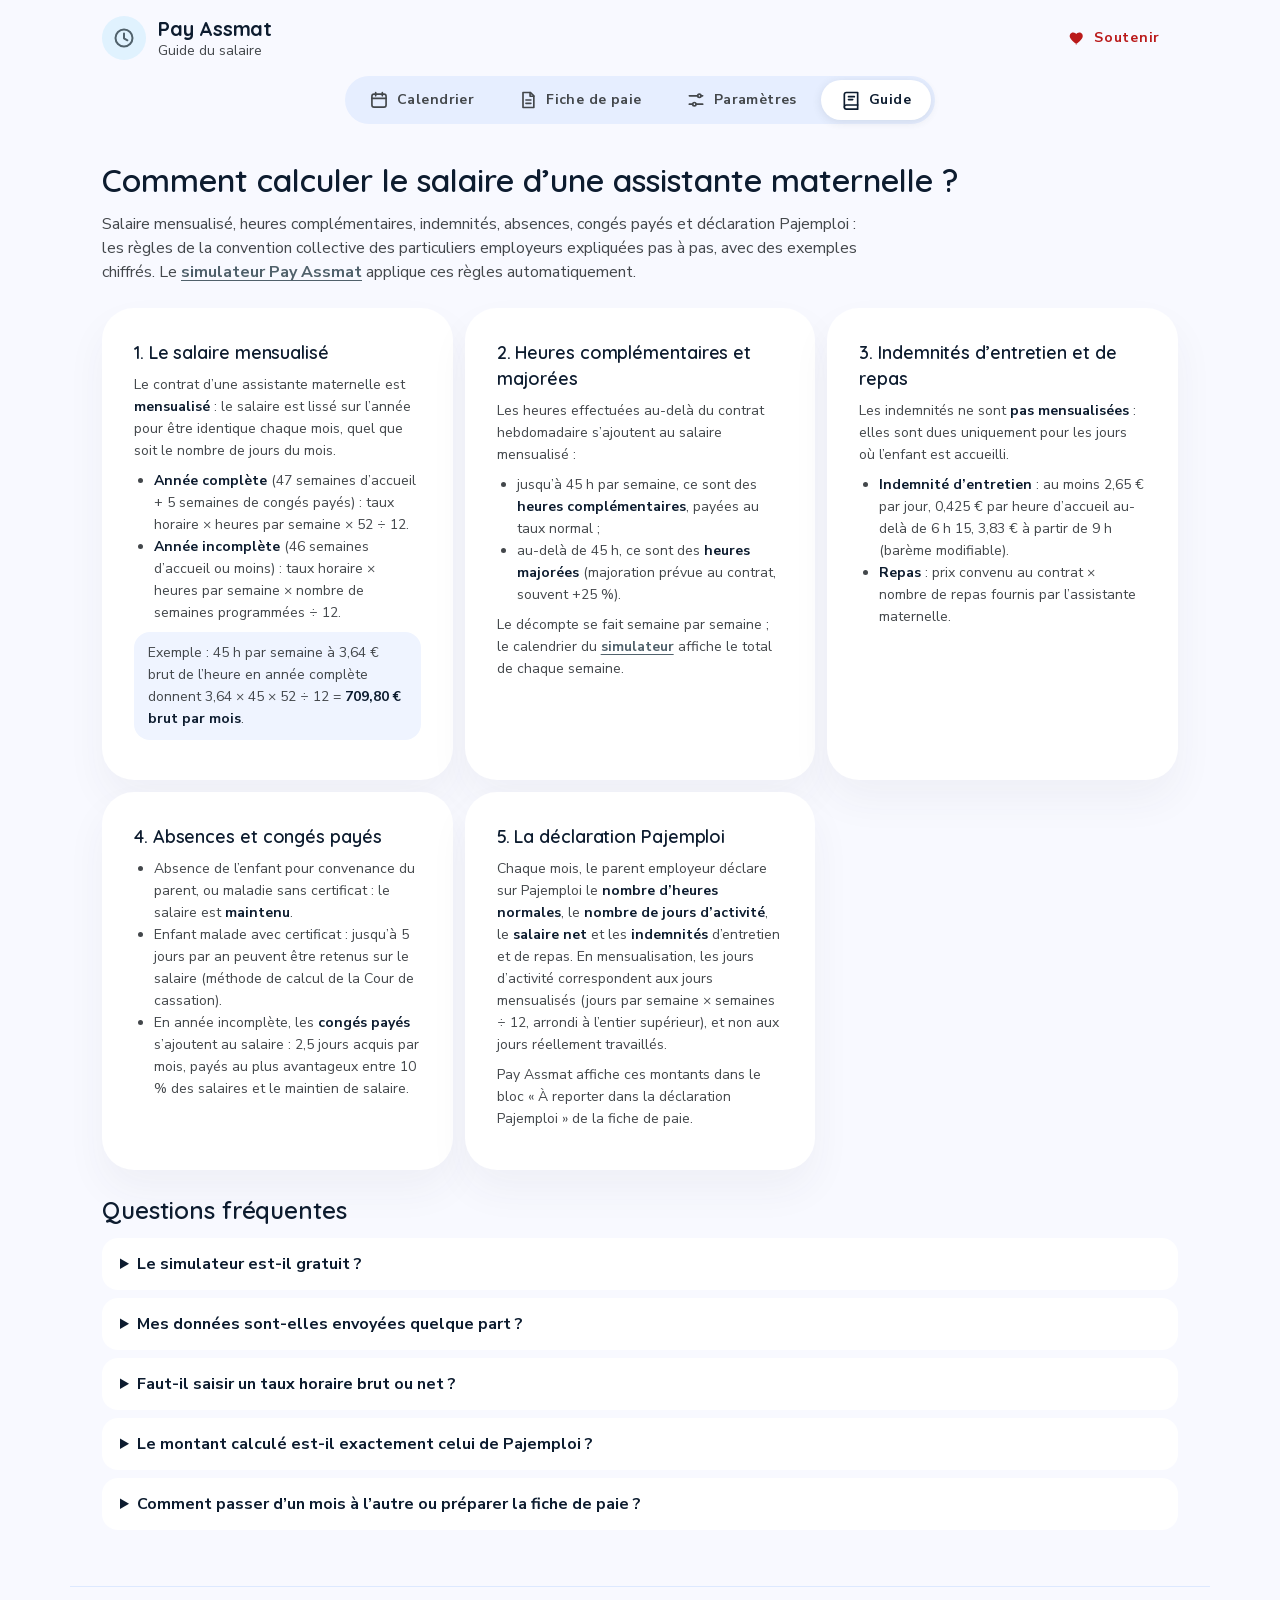
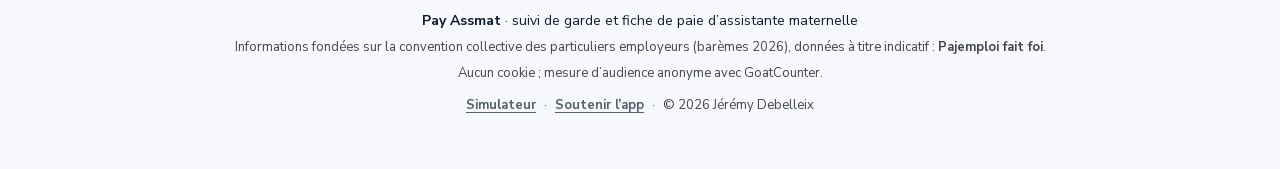
==== commit c596b8e7: "feat: add installation prompt and donation tracking; update service worker version" ====
--- a/guide/index.html
+++ b/guide/index.html
@@ -23,6 +23,7 @@
 <link rel="apple-touch-icon" href="../icons/apple-touch-icon.png">
 <link rel="preload" href="../fonts/quicksand-latin.woff2" as="font" type="font/woff2" crossorigin>
 <link rel="preload" href="../fonts/nunito-sans-latin.woff2" as="font" type="font/woff2" crossorigin>
+<link rel="manifest" href="../manifest.webmanifest">
 <link rel="stylesheet" href="../css/style.css">
 <script type="application/ld+json">
 {
@@ -105,6 +106,8 @@
         <em>Guide du salaire</em>
       </span>
     </a>
+    <a class="btn ghost sm btn-don" href="https://buymeacoffee.com/jeremy.d" target="_blank" rel="noopener" data-don="guide-entete" aria-label="Faire un don pour soutenir l’app"><svg viewBox="0 0 24 24" fill="currentColor" aria-hidden="true"><path d="M12 20.5s-7.5-4.6-9.3-9.2C1.4 8 3.4 4.5 6.9 4.5c2 0 3.4 1.1 4.1 2.3.7-1.2 2.1-2.3 4.1-2.3 3.5 0 5.5 3.5 4.2 6.8-1.8 4.6-9.3 9.2-9.3 9.2z"/></svg><span>Soutenir</span></a>
+    <button id="btn-install" class="btn ghost sm btn-install" hidden aria-label="Installer l’application"><svg viewBox="0 0 24 24" fill="none" stroke="currentColor" stroke-width="2" stroke-linecap="round" stroke-linejoin="round" aria-hidden="true"><path d="M12 4v11M7 10l5 5 5-5M5 20h14"/></svg><span class="lbl-long">Installer l’application</span><span class="lbl-court">Installer</span></button>
   </div>
 </header>
 
@@ -211,12 +214,40 @@
   <p class="foot-links">
     <a href="../">Simulateur</a>
     <span aria-hidden="true">·</span>
-    <a href="https://buymeacoffee.com/jeremy.d" target="_blank" rel="noopener">Soutenir l’app</a>
+    <a href="https://buymeacoffee.com/jeremy.d" target="_blank" rel="noopener" data-don="guide-footer">Soutenir l’app</a>
     <span aria-hidden="true">·</span>
     <span>© 2026 Jérémy Debelleix</span>
   </p>
 </footer>
 
+<!-- ============ INSTALLATION (iOS) ============ -->
+<dialog id="dlg-install">
+  <form method="dialog">
+    <header class="dlg-head">
+      <div>
+        <h2>Installer Pay Assmat</h2>
+        <p class="muted">Ajoutez l'application à votre écran d'accueil.</p>
+      </div>
+      <button class="btn icon ghost" value="cancel" aria-label="Fermer">✕</button>
+    </header>
+
+    <div class="dlg-body">
+      <ol class="install-steps">
+        <li>Touchez le bouton <strong>Partager</strong> <svg class="ico-share" viewBox="0 0 24 24" fill="none" stroke="currentColor" stroke-width="2" stroke-linecap="round" stroke-linejoin="round" aria-hidden="true"><path d="M12 15V3"/><path d="M8.5 6.5 12 3l3.5 3.5"/><path d="M6 11H4.5v9.5h15V11H18"/></svg> dans la barre du navigateur.</li>
+        <li>Faites défiler puis choisissez <strong>« Sur l'écran d'accueil »</strong>.</li>
+        <li>Confirmez avec <strong>Ajouter</strong>.</li>
+      </ol>
+      <p class="muted install-note" id="install-note">Sur iPhone, l'installation passe toujours par le menu Partager : aucun navigateur ne propose de bouton automatique.</p>
+    </div>
+
+    <footer class="dlg-foot">
+      <span class="spacer"></span>
+      <button class="btn primary" value="ok" type="submit">J'ai compris</button>
+    </footer>
+  </form>
+</dialog>
+
 <script src="../js/analytics.js"></script>
+<script src="../js/entete.js"></script>
 </body>
 </html>
--- a/css/style.css
+++ b/css/style.css
@@ -205,6 +205,37 @@
 .card-don .btn { margin: var(--stack-sm) 0; }
 .card-don .btn svg { color: var(--error); }
 .small { font-size: 13px; line-height: 18px; }
+
+/* ---------- Contrats (un par enfant) ---------- */
+
+.contrats {
+  display: flex; gap: 8px; overflow-x: auto; scrollbar-width: none;
+  margin: 0 calc(-1 * var(--margin)) var(--stack-sm); padding: 4px var(--margin);
+}
+.contrats::-webkit-scrollbar { display: none; }
+.contrat-chip {
+  flex: none; appearance: none; cursor: pointer;
+  display: inline-flex; align-items: center; gap: 8px;
+  padding: 8px 16px; border-radius: var(--r-full);
+  border: 2px solid var(--surf-high); background: var(--surf-lowest); color: var(--on-surface);
+  font: 700 14px/20px 'Nunito Sans', sans-serif;
+  transition: background-color .18s ease, border-color .18s ease;
+}
+.contrat-chip[aria-pressed="true"] { background: var(--c-fond); border-color: var(--c); }
+.contrat-chip.ajout { color: var(--on-surface-variant); border-style: dashed; background: transparent; }
+.pastille, .pastille-contrat {
+  width: 12px; height: 12px; border-radius: 50%; flex: none; display: inline-block;
+  background: var(--c, var(--contrat));
+}
+.pastille-contrat { margin-right: 8px; vertical-align: 0; }
+.chip-couleur { display: inline-flex; align-items: center; gap: 8px; }
+.chip.chip-couleur[aria-pressed="true"] { background: var(--c-fond); border-color: var(--c); color: var(--on-surface); }
+.couleurs-contrat { margin-top: var(--stack-md); }
+#btn-suppr-contrat { margin-top: var(--stack-md); }
+#btn-suppr-contrat[hidden] { display: none; }
+
+/* Liseré de la couleur du contrat actif sur le calendrier. */
+.card:has(#cal-grid) { border-top: 4px solid var(--contrat, transparent); }
 
 /* ---------- Onglets ----------
    Ordinateur : rail segmenté sous l'en-tête. Mobile : barre fixe en bas de l'écran,
@@ -318,9 +349,13 @@
 .row.wrap { flex-wrap: wrap; }
 .actions { margin: 0 0 var(--stack-md); }
 
-.grid2 { display: grid; grid-template-columns: 1fr 1fr; gap: var(--stack-md) var(--gutter); }
+/* `minmax(0, 1fr)` et non `1fr` : une colonne `1fr` ne descend pas sous la largeur de
+   son contenu, et un select mesure sa plus longue option. Sur mobile la grille débordait
+   alors de l'écran, qui dézoomait toute la page. */
+.grid2 { display: grid; grid-template-columns: repeat(2, minmax(0, 1fr)); gap: var(--stack-md) var(--gutter); }
+.grid2 > * { min-width: 0; }
 .grid2 .span2 { grid-column: 1 / -1; }
-@media (max-width: 620px) { .grid2 { grid-template-columns: 1fr; } .grid2 .span2 { grid-column: auto; } }
+@media (max-width: 620px) { .grid2 { grid-template-columns: minmax(0, 1fr); } .grid2 .span2 { grid-column: auto; } }
 
 /* ---------- Champs ---------- */
 
@@ -337,7 +372,7 @@
 }
 
 input[type=text], input[type=number], input[type=date], select, output {
-  display: block; width: 100%; margin-top: var(--stack-sm);
+  display: block; width: 100%; min-width: 0; max-width: 100%; margin-top: var(--stack-sm);
   padding: 12px 18px;
   font-family: 'Nunito Sans', sans-serif; font-size: 16px; line-height: 24px;
   color: var(--on-surface);
@@ -362,11 +397,17 @@
 
 select {
   appearance: none; cursor: pointer; padding-right: 46px;
+  text-overflow: ellipsis; white-space: nowrap; overflow: hidden;
   background-image: url("data:image/svg+xml,%3Csvg xmlns='http://www.w3.org/2000/svg' viewBox='0 0 24 24' fill='none' stroke='%2350616b' stroke-width='2.2' stroke-linecap='round' stroke-linejoin='round'%3E%3Cpath d='M6 9l6 6 6-6'/%3E%3C/svg%3E");
   background-repeat: no-repeat;
   background-position: right 18px center;
   background-size: 20px;
 }
+
+/* iOS Safari donne au champ date une largeur minimale native (qui déborde sur mobile)
+   et le laisse sans hauteur quand il est vide. */
+input[type=date] { -webkit-appearance: none; appearance: none; min-height: 51px; }
+input[type=date]::-webkit-date-and-time-value { text-align: left; }
 
 output {
   background: var(--tertiary-container);
@@ -383,7 +424,7 @@
 }
 .switch input { width: 22px; height: 22px; accent-color: var(--primary); margin: 0; flex: none; }
 
-fieldset { border: 0; padding: 0; margin: 0 0 var(--stack-md); }
+fieldset { border: 0; padding: 0; margin: 0 0 var(--stack-md); min-width: 0; }
 legend {
   font-size: 14px; line-height: 20px; font-weight: 700; letter-spacing: .05em;
   color: var(--on-surface-variant); padding: 0 0 var(--stack-sm);
@@ -538,7 +579,7 @@
 .day .dot { width: 4px; height: 4px; border-radius: 50%; background: var(--secondary-fixed-dim); }
 
 /* Journée saisie : bleu ciel. Absence : rose poudré, jamais alarmant. */
-.day.filled { background: var(--primary-container); }
+.day.filled { background: var(--contrat-fond, var(--primary-container)); }
 .day.filled .n { color: var(--on-primary-container); }
 .day.filled .h { color: var(--on-primary-fixed); }
 .day.off { background: var(--secondary-container); }
@@ -568,7 +609,7 @@
 }
 .lg { width: 14px; height: 14px; border-radius: var(--r-sm); display: inline-block; margin-left: var(--stack-sm); }
 .lg:first-child { margin-left: 0; }
-.lg-present { background: var(--primary-container); }
+.lg-present { background: var(--contrat-fond, var(--primary-container)); }
 .lg-absent  { background: var(--secondary-container); }
 .lg-repas   { background: var(--secondary-fixed-dim); border-radius: 50%; width: 8px; height: 8px; }
 
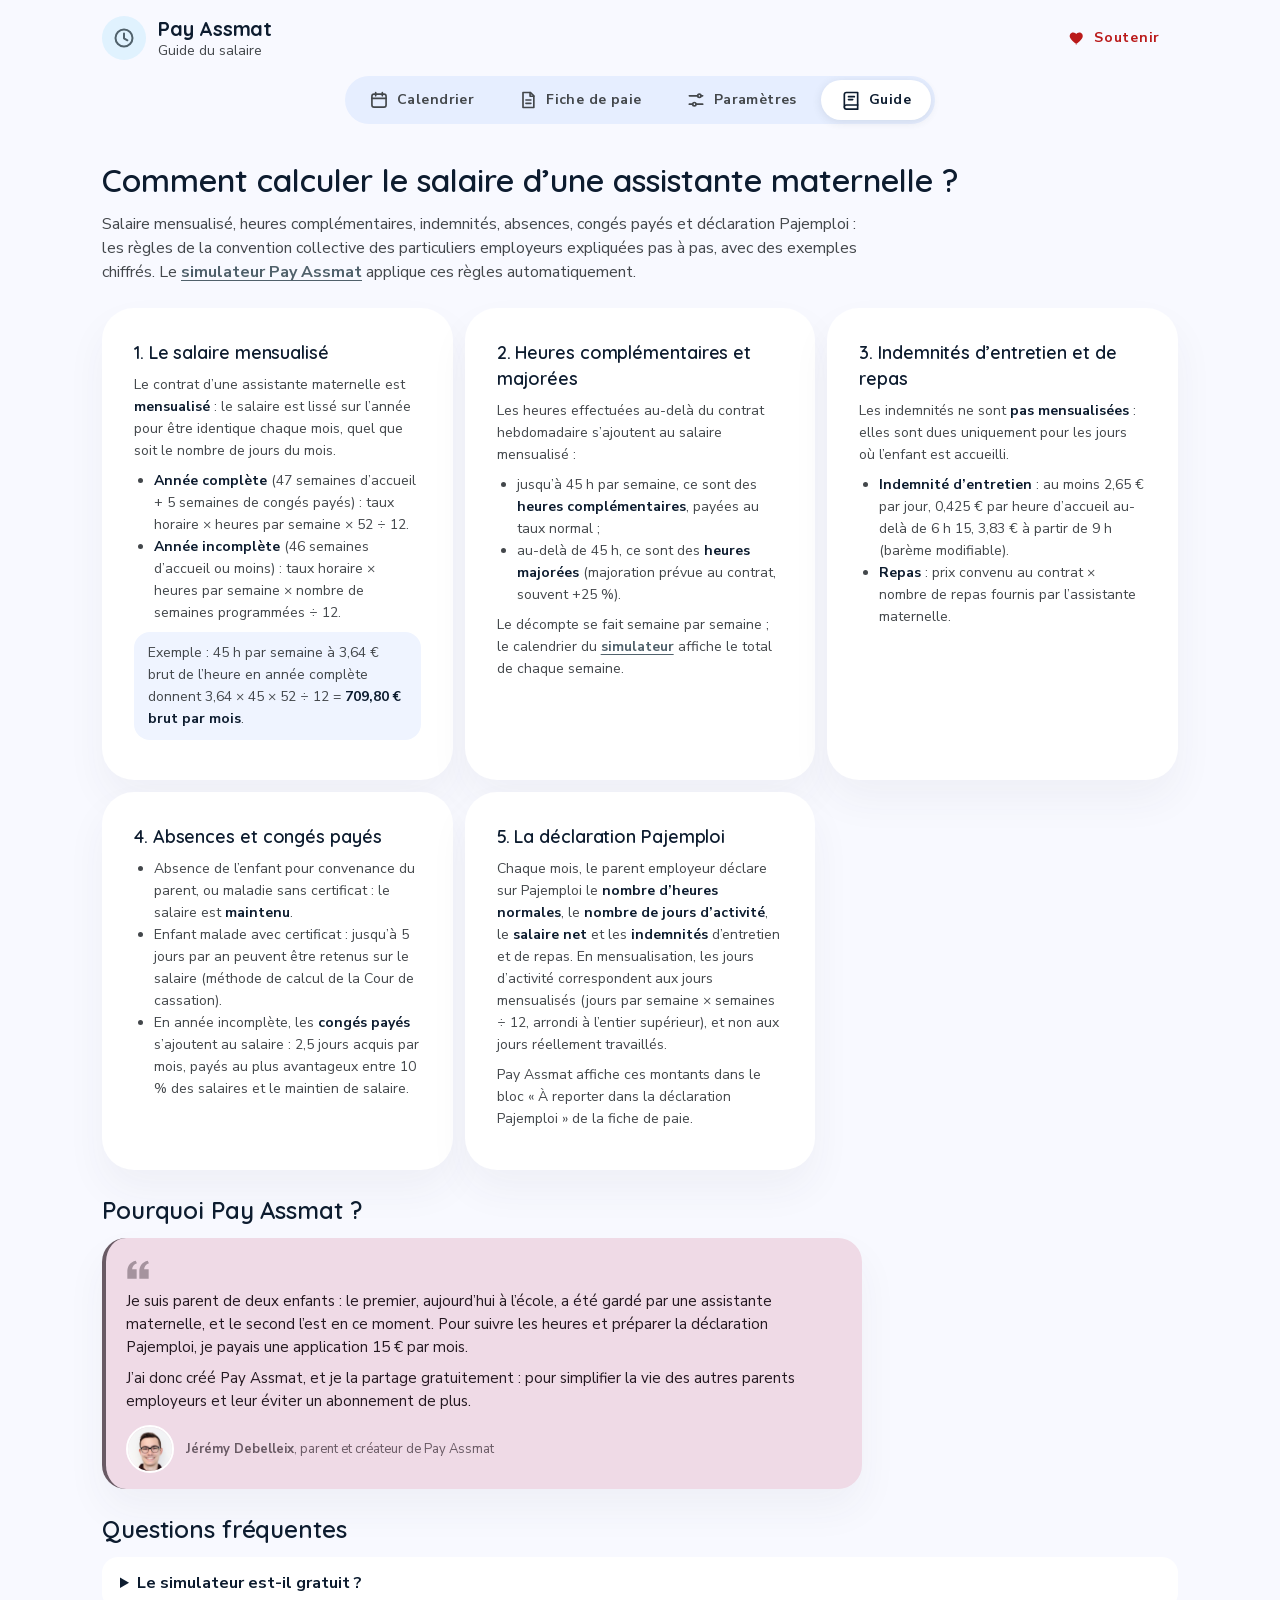
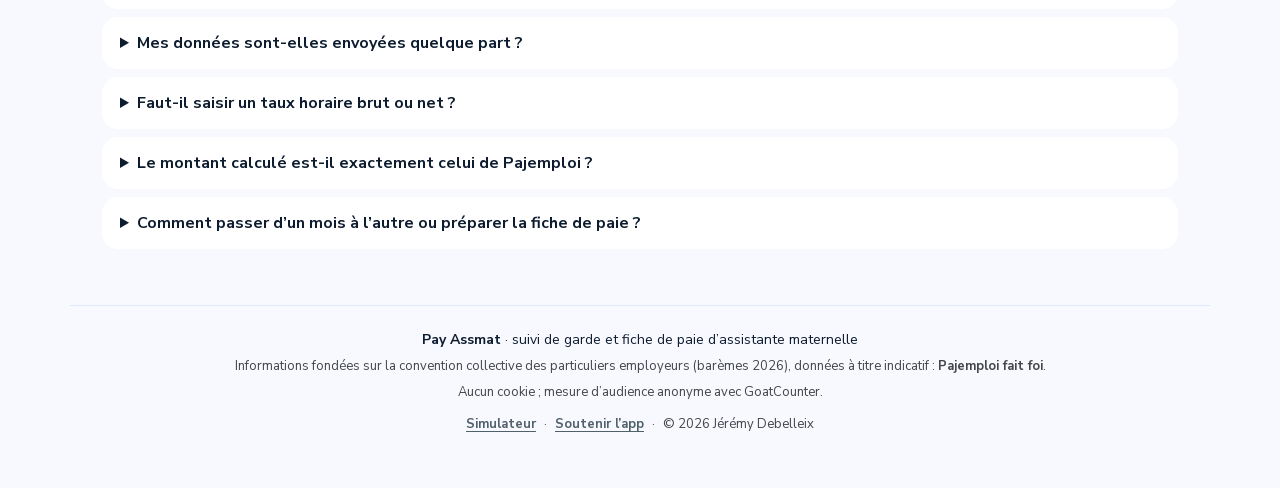
==== commit cc4c68a4: "feat: add testimonial" ====
--- a/guide/index.html
+++ b/guide/index.html
@@ -181,6 +181,15 @@
     </article>
   </div>
 
+  <h2 class="guide-faq-titre">Pourquoi Pay Assmat ?</h2>
+  <figure class="temoignage">
+    <blockquote>
+      <p>Je suis parent de deux enfants : le premier, aujourd’hui à l’école, a été gardé par une assistante maternelle, et le second l’est en ce moment. Pour suivre les heures et préparer la déclaration Pajemploi, je payais une application 15&nbsp;€ par mois.</p>
+      <p>J’ai donc créé Pay Assmat, et je la partage gratuitement : pour simplifier la vie des autres parents employeurs et leur éviter un abonnement de plus.</p>
+    </blockquote>
+    <figcaption><img class="temoignage-photo" src="../images/jeremy.jpg" alt="Jérémy Debelleix" width="48" height="48" loading="lazy" decoding="async"><span><strong>Jérémy Debelleix</strong>, parent et créateur de Pay Assmat</span></figcaption>
+  </figure>
+
   <h2 class="guide-faq-titre">Questions fréquentes</h2>
   <div class="guide-faq">
     <details>
--- a/css/style.css
+++ b/css/style.css
@@ -202,9 +202,37 @@
   .btn-install .lbl-court { display: none; }
   .topbar-in { gap: 4px; }
 }
+/* App installée : le bouton « Installer » a disparu, le libellé « Soutenir » reprend sa place. */
+@media (display-mode: standalone) { .btn-don span { display: inline; } }
+.app-installee .btn-don span { display: inline; }
 .card-don .btn { margin: var(--stack-sm) 0; }
 .card-don .btn svg { color: var(--error); }
 .small { font-size: 13px; line-height: 18px; }
+
+/* ---------- Témoignage du créateur ---------- */
+.temoignage {
+  margin: 0 0 var(--stack-sm); padding: 16px 20px;
+  background: var(--secondary-container); color: var(--on-secondary-fixed);
+  border-radius: var(--r-md); border-left: 4px solid var(--secondary);
+}
+/* Guillemets en masque : ils prennent la couleur du thème. */
+.temoignage blockquote::before {
+  content: ""; display: block; width: 32px; height: 32px; margin: 0 0 4px -4px;
+  background: var(--secondary); opacity: .55;
+  -webkit-mask: url("data:image/svg+xml,%3Csvg xmlns='http://www.w3.org/2000/svg' viewBox='0 0 24 24'%3E%3Cpath d='M4 18.5v-5.2C4 8.9 6.2 6 10.3 5l.9 1.9C8.8 7.8 7.7 9.4 7.6 11.5H11v7H4zm9 0v-5.2C13 8.9 15.2 6 19.3 5l.9 1.9c-2.4.9-3.5 2.5-3.6 4.6H20v7h-7z'/%3E%3C/svg%3E") center / contain no-repeat;
+          mask: url("data:image/svg+xml,%3Csvg xmlns='http://www.w3.org/2000/svg' viewBox='0 0 24 24'%3E%3Cpath d='M4 18.5v-5.2C4 8.9 6.2 6 10.3 5l.9 1.9C8.8 7.8 7.7 9.4 7.6 11.5H11v7H4zm9 0v-5.2C13 8.9 15.2 6 19.3 5l.9 1.9c-2.4.9-3.5 2.5-3.6 4.6H20v7h-7z'/%3E%3C/svg%3E") center / contain no-repeat;
+}
+.temoignage blockquote { margin: 0; }
+.temoignage blockquote p { margin: 0 0 8px; font-size: 15px; line-height: 23px; }
+.temoignage figcaption {
+  display: flex; align-items: center; gap: 12px; margin-top: 12px;
+  font-size: 13px; line-height: 18px; color: var(--secondary);
+}
+.temoignage-photo {
+  width: 48px; height: 48px; flex: none; border-radius: 50%; object-fit: cover;
+  border: 2px solid var(--surf-lowest);
+}
+.guide .temoignage { max-width: 760px; box-shadow: var(--lift); }
 
 /* ---------- Contrats (un par enfant) ---------- */
 
